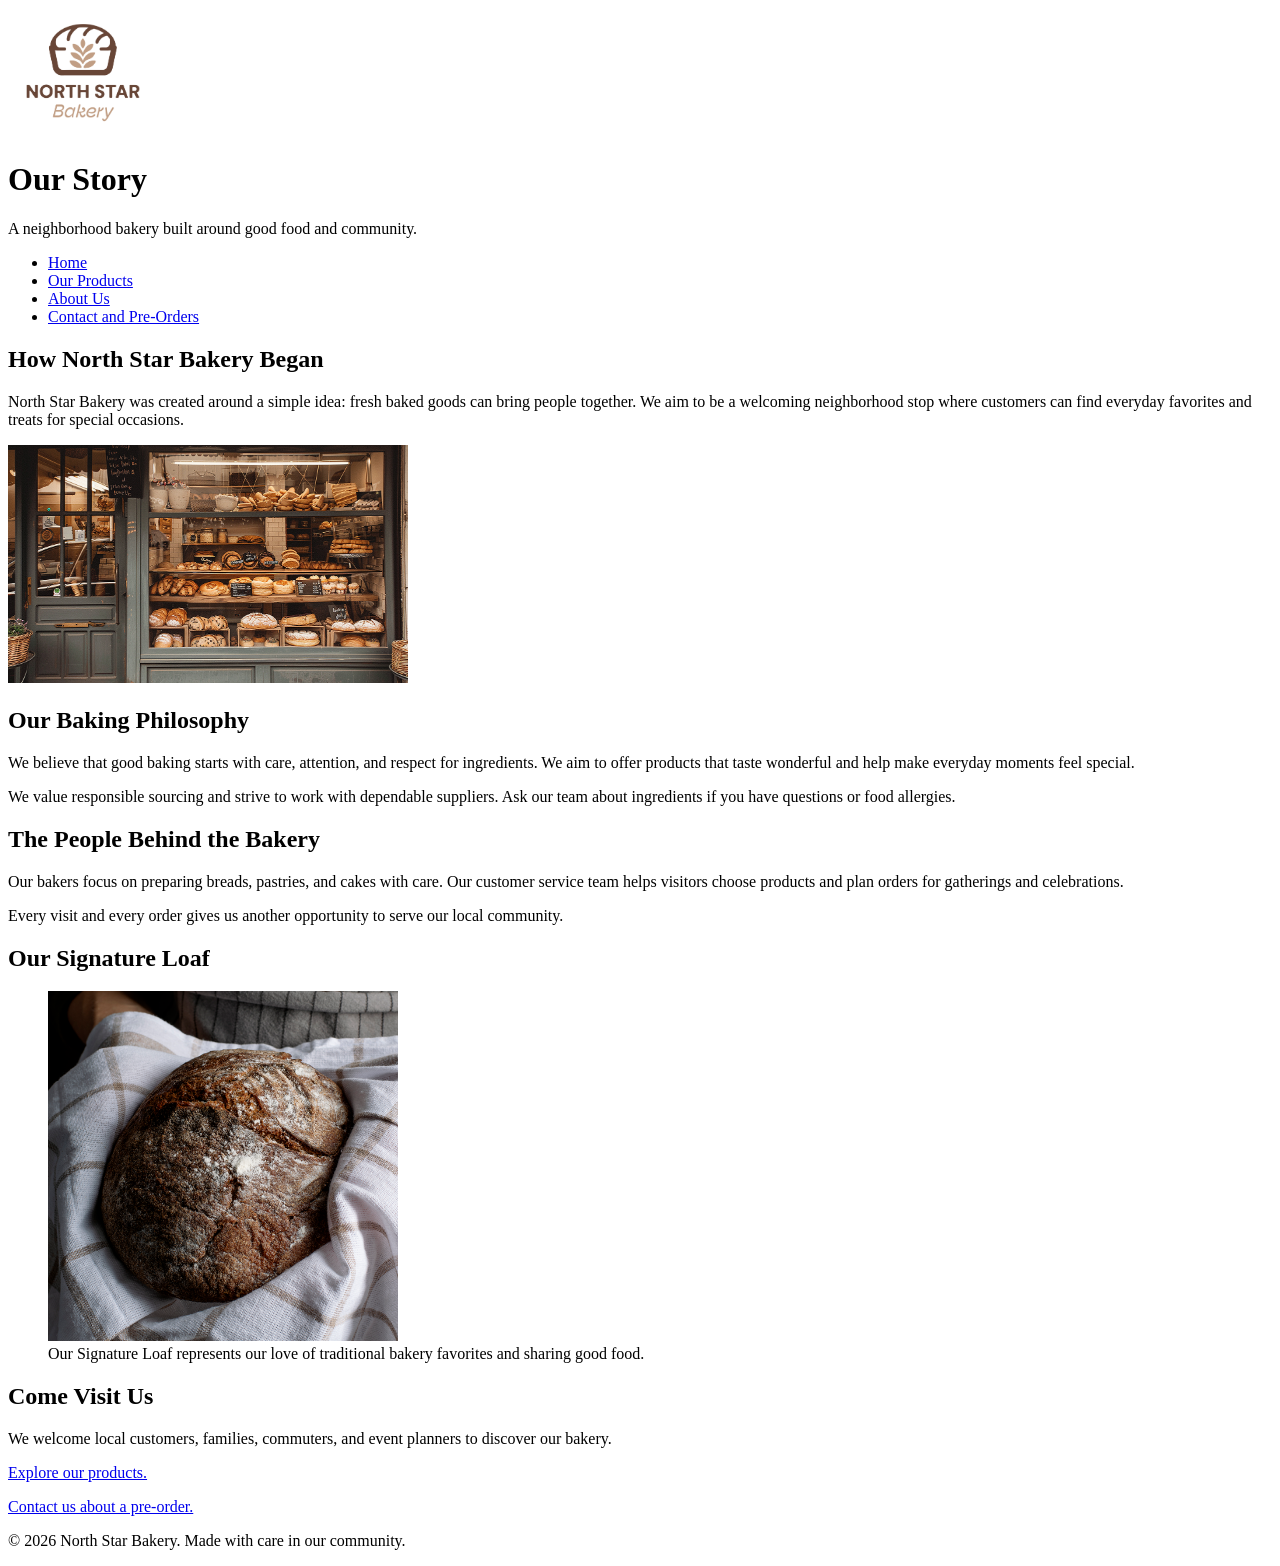
==== about.html @ 3c85392b "Create four North Star Bakery website pages" ====
<!DOCTYPE html>
<html lang="en">
<head>
    <meta charset="UTF-8">
    <meta name="viewport" content="width=device-width, initial-scale=1.0">
    <title>North Star Bakery | About Us</title>
</head>
<body>
    <header>
        <img src="Bakery_c/bakery-logo_c.png" alt="North Star Bakery logo" width="150">
        <h1>Our Story</h1>
        <p>A neighborhood bakery built around good food and community.</p>

        <nav>
            <ul>
                <li><a href="index.html">Home</a></li>
                <li><a href="products.html">Our Products</a></li>
                <li><a href="about.html">About Us</a></li>
                <li><a href="contact.html">Contact and Pre-Orders</a></li>
            </ul>
        </nav>
    </header>

    <main>
        <section>
            <h2>How North Star Bakery Began</h2>
            <p>
                North Star Bakery was created around a simple idea:
                fresh baked goods can bring people together. We aim to be
                a welcoming neighborhood stop where customers can find
                everyday favorites and treats for special occasions.
            </p>
            <img src="Bakery_c/bakery-storefront_c.png"
                 alt="The North Star Bakery storefront welcoming neighborhood customers"
                 width="400">
        </section>

        <section>
            <h2>Our Baking Philosophy</h2>
            <p>
                We believe that good baking starts with care, attention,
                and respect for ingredients. We aim to offer products that
                taste wonderful and help make everyday moments feel special.
            </p>
            <p>
                We value responsible sourcing and strive to work with
                dependable suppliers. Ask our team about ingredients if
                you have questions or food allergies.
            </p>
        </section>

        <section>
            <h2>The People Behind the Bakery</h2>
            <p>
                Our bakers focus on preparing breads, pastries, and cakes
                with care. Our customer service team helps visitors choose
                products and plan orders for gatherings and celebrations.
            </p>
            <p>
                Every visit and every order gives us another opportunity
                to serve our local community.
            </p>
        </section>

        <section>
            <h2>Our Signature Loaf</h2>
            <figure>
                <img src="Bakery_c/bakery-signature-loaf_c.png"
                     alt="A freshly baked Signature Loaf from North Star Bakery"
                     width="350">
                <figcaption>
                    Our Signature Loaf represents our love of traditional
                    bakery favorites and sharing good food.
                </figcaption>
            </figure>
        </section>

        <section>
            <h2>Come Visit Us</h2>
            <p>
                We welcome local customers, families, commuters, and
                event planners to discover our bakery.
            </p>
            <p><a href="products.html">Explore our products.</a></p>
            <p><a href="contact.html">Contact us about a pre-order.</a></p>
        </section>
    </main>

    <footer>
        <p>&copy; 2026 North Star Bakery. Made with care in our community.</p>
    </footer>
</body>
</html>
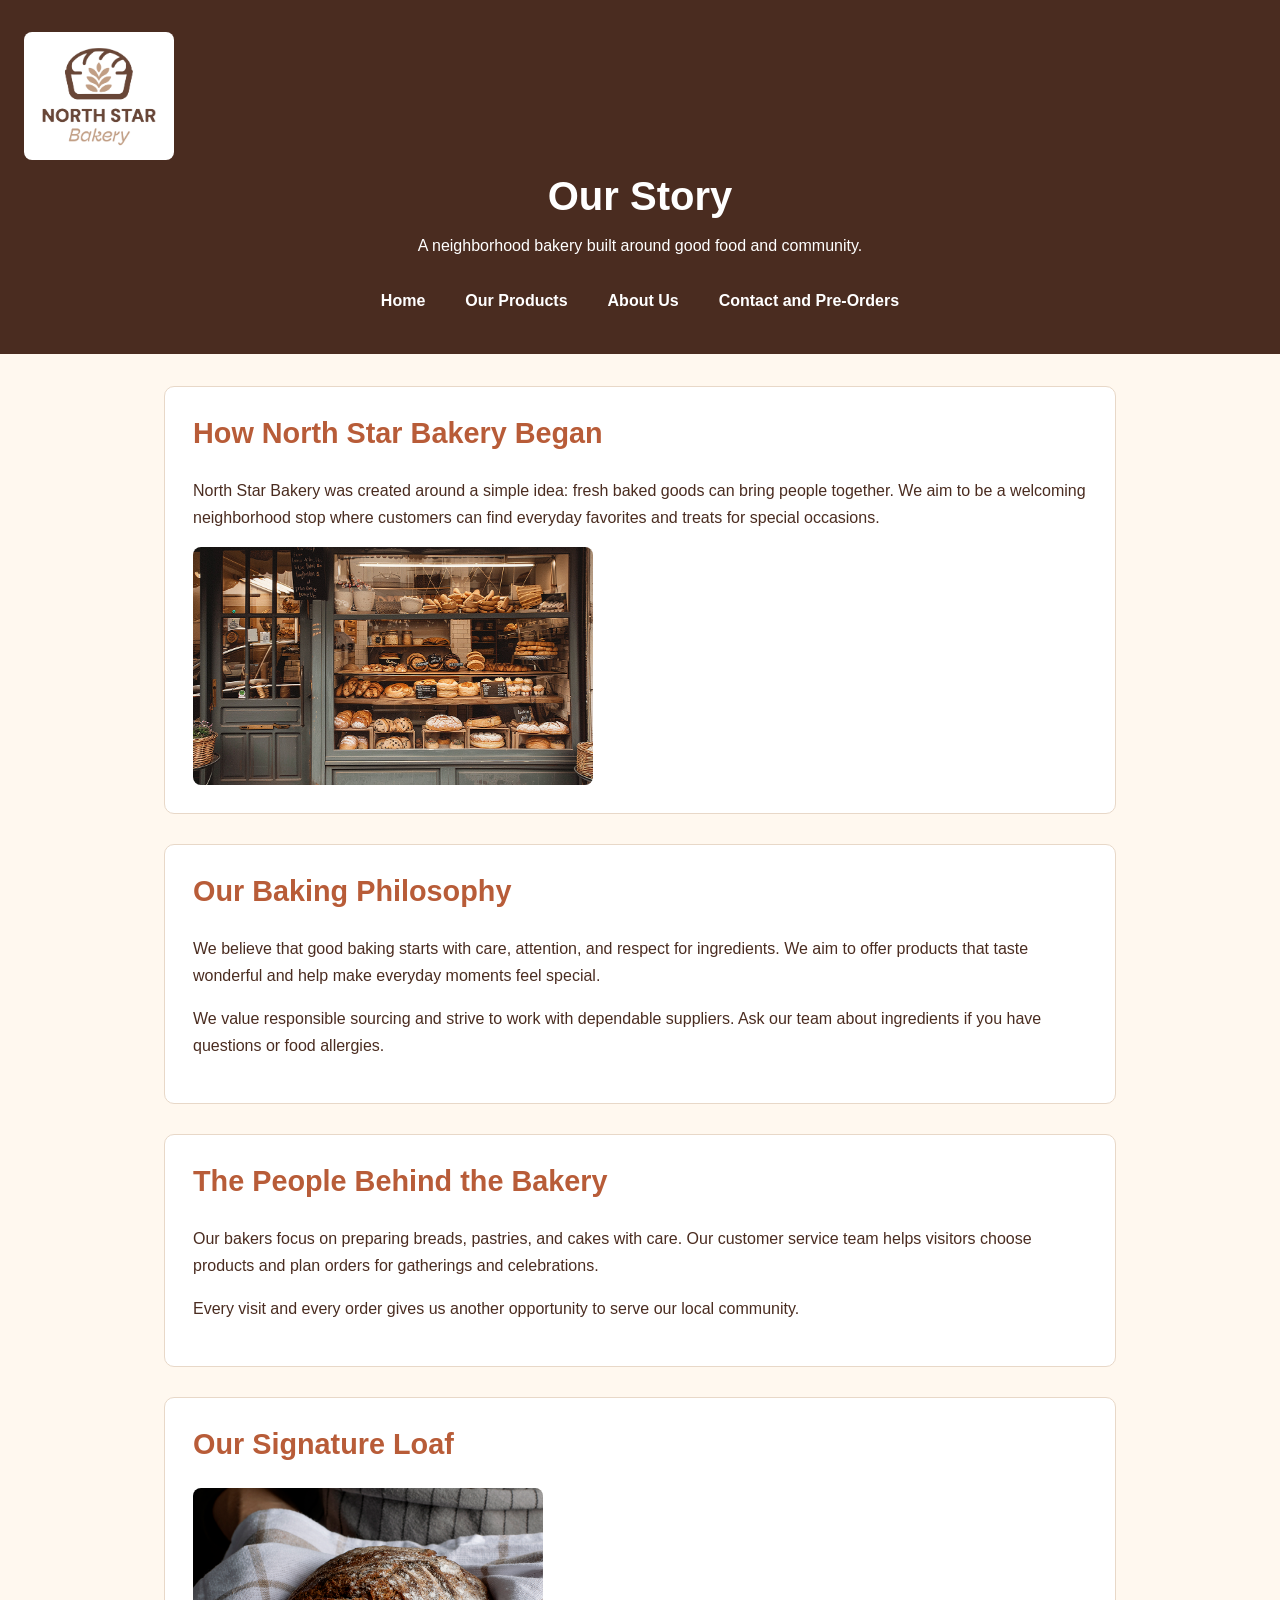
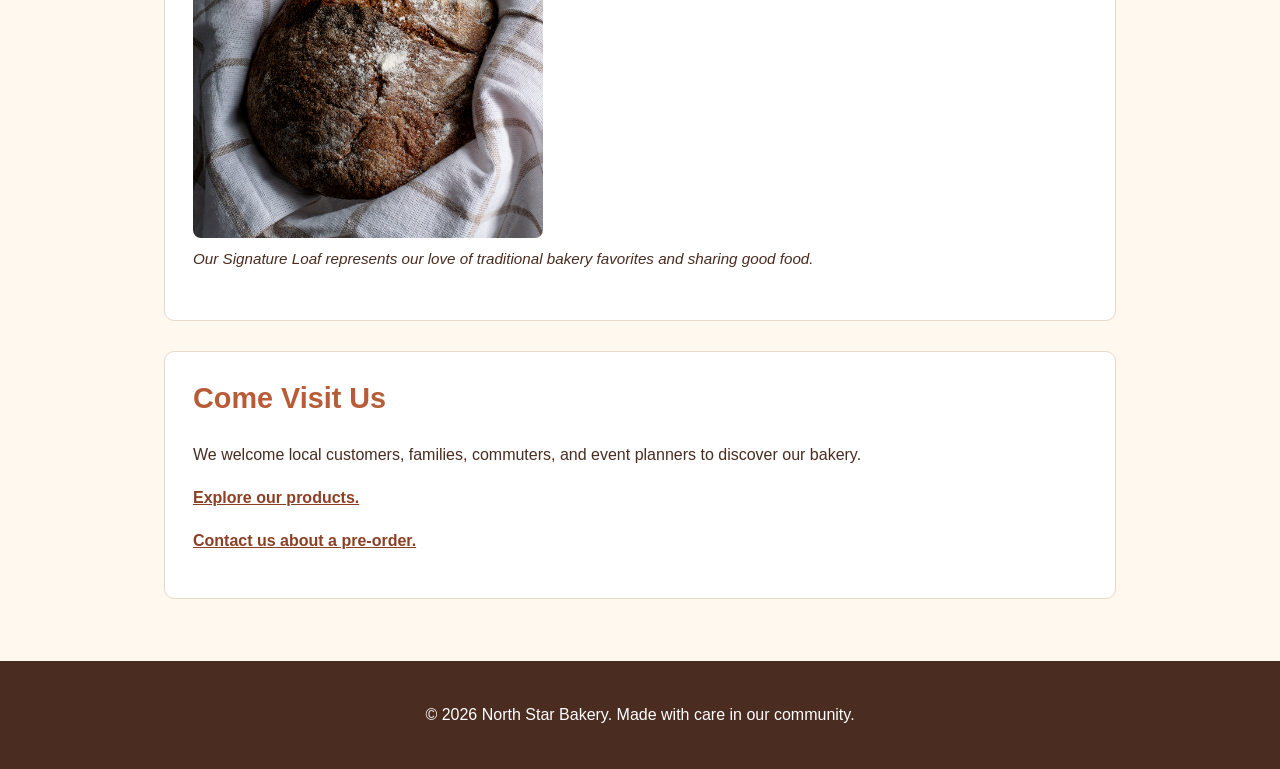
==== commit d0f4de57: "Add responsive styling to North Star Bakery website" ====
--- a/about.html
+++ b/about.html
@@ -5,6 +5,7 @@
     <meta charset="UTF-8">
     <meta name="viewport" content="width=device-width, initial-scale=1.0">
     <title>North Star Bakery | About Us</title>
+    <link rel="stylesheet" href="style.css">
 </head>
 <body>
     <header>
--- a/style.css
+++ b/style.css
@@ -0,0 +1,251 @@
+
+/* North Star Bakery - Website Styles */
+
+/* Color palette:
+   Cream: #FFF8EF
+   Dark brown: #4A2C20
+   Warm terracotta: #B85C38
+   White: #FFFFFF
+*/
+
+* {
+    box-sizing: border-box;
+}
+
+html {
+    scroll-behavior: smooth;
+}
+
+body {
+    margin: 0;
+    font-family: Arial, sans-serif;
+    font-size: 16px;
+    line-height: 1.7;
+    color: #4A2C20;
+    background-color: #FFF8EF;
+}
+
+header {
+    background-color: #4A2C20;
+    color: #FFFFFF;
+    text-align: center;
+    padding: 24px 16px;
+}
+
+header img {
+    max-width: 150px;
+    height: auto;
+}
+
+header h1 {
+    margin: 12px 0;
+    font-size: 2rem;
+    line-height: 1.2;
+}
+
+header p {
+    margin: 8px 0 20px;
+}
+
+nav ul {
+    display: flex;
+    flex-direction: column;
+    align-items: center;
+    gap: 8px;
+    list-style: none;
+    padding: 0;
+    margin: 20px 0 0;
+}
+
+nav a {
+    display: block;
+    color: #FFFFFF;
+    text-decoration: none;
+    font-weight: bold;
+    padding: 8px 14px;
+    border-radius: 6px;
+}
+
+nav a:hover,
+nav a:focus {
+    background-color: #B85C38;
+    text-decoration: underline;
+}
+
+main {
+    width: 100%;
+    max-width: 1000px;
+    margin: 0 auto;
+    padding: 20px 16px;
+}
+
+section {
+    background-color: #FFFFFF;
+    padding: 20px;
+    margin: 0 0 24px;
+    border-radius: 10px;
+    border: 1px solid #E8D8C8;
+}
+
+h2 {
+    color: #B85C38;
+    font-size: 1.6rem;
+    line-height: 1.3;
+    margin-top: 0;
+}
+
+h3 {
+    color: #4A2C20;
+}
+
+img {
+    display: block;
+    max-width: 100%;
+    height: auto;
+    border-radius: 8px;
+}
+
+figure {
+    margin: 20px 0;
+}
+
+figcaption {
+    margin-top: 8px;
+    font-size: 0.95rem;
+    font-style: italic;
+}
+
+a {
+    color: #8C3F25;
+}
+
+main a {
+    font-weight: bold;
+}
+
+main a:hover,
+main a:focus {
+    color: #4A2C20;
+}
+
+audio {
+    display: block;
+    width: 100%;
+    max-width: 500px;
+    margin: 16px 0;
+}
+
+form {
+    width: 100%;
+}
+
+fieldset {
+    border: 1px solid #D7BBA5;
+    border-radius: 8px;
+    padding: 16px;
+    margin: 0 0 20px;
+}
+
+legend {
+    font-weight: bold;
+    color: #4A2C20;
+    padding: 0 8px;
+}
+
+label {
+    display: block;
+    font-weight: bold;
+    margin-bottom: 6px;
+}
+
+input,
+select,
+textarea {
+    width: 100%;
+    max-width: 100%;
+    padding: 10px;
+    border: 1px solid #B9A394;
+    border-radius: 5px;
+    font: inherit;
+    color: #4A2C20;
+    background-color: #FFFFFF;
+}
+
+textarea {
+    resize: vertical;
+}
+
+input:focus,
+select:focus,
+textarea:focus,
+button:focus,
+a:focus {
+    outline: 3px solid #B85C38;
+    outline-offset: 3px;
+}
+
+button {
+    background-color: #B85C38;
+    color: #FFFFFF;
+    border: none;
+    border-radius: 6px;
+    padding: 12px 20px;
+    font: inherit;
+    font-weight: bold;
+    cursor: pointer;
+}
+
+button:hover {
+    background-color: #4A2C20;
+}
+
+footer {
+    background-color: #4A2C20;
+    color: #FFFFFF;
+    text-align: center;
+    padding: 24px 16px;
+}
+
+footer a {
+    color: #FFFFFF;
+}
+
+footer a:hover,
+footer a:focus {
+    color: #FFF8EF;
+}
+
+/* Larger screens */
+@media (min-width: 700px) {
+    header {
+        padding: 32px 24px;
+    }
+
+    header h1 {
+        font-size: 2.5rem;
+    }
+
+    nav ul {
+        flex-direction: row;
+        justify-content: center;
+        flex-wrap: wrap;
+        gap: 12px;
+    }
+
+    main {
+        padding: 32px 24px;
+    }
+
+    section {
+        padding: 28px;
+        margin-bottom: 30px;
+    }
+
+    h2 {
+        font-size: 1.8rem;
+    }
+
+    fieldset {
+        padding: 24px;
+    }
+}
